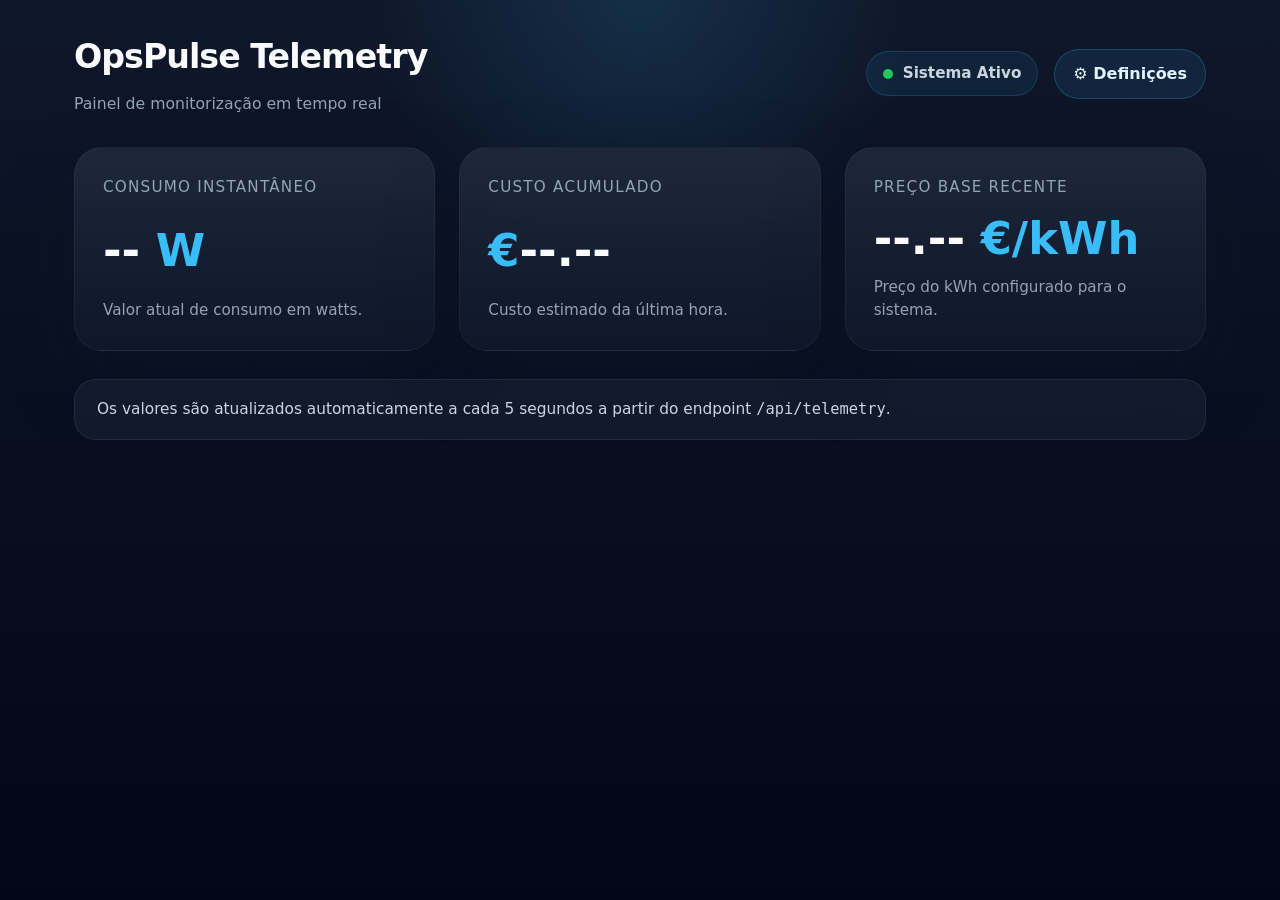
==== frontend/index.html @ 47a8f931 "180520261903" ====
<!DOCTYPE html>
<html lang="pt">
<head>
  <meta charset="UTF-8" />
  <meta name="viewport" content="width=device-width, initial-scale=1.0" />
  <title>OpsPulse Telemetry</title>
  <style>
    :root {
      color-scheme: dark;
      font-family: Inter, system-ui, -apple-system, BlinkMacSystemFont, "Segoe UI", sans-serif;
      background: #0f172a;
      color: #f8fafc;
    }

    * {
      box-sizing: border-box;
      margin: 0;
      padding: 0;
    }

    body {
      min-height: 100vh;
      background: radial-gradient(circle at top, rgba(56, 189, 248, 0.14), transparent 25%),
        linear-gradient(180deg, #0f172a 0%, #020617 100%);
      color: #f8fafc;
      line-height: 1.5;
    }

    .page-shell {
      max-width: 1180px;
      margin: 0 auto;
      padding: 32px 24px 40px;
    }

    .topbar {
      display: flex;
      flex-wrap: wrap;
      justify-content: space-between;
      gap: 18px;
      align-items: center;
      margin-bottom: 32px;
    }

    .brand {
      display: grid;
      gap: 10px;
    }

    .brand__title {
      font-size: clamp(1.9rem, 2.6vw, 2.8rem);
      font-weight: 800;
      letter-spacing: -0.03em;
    }

    .brand__subtitle {
      color: #94a3b8;
      font-size: 0.98rem;
    }

    .brand-status {
      display: inline-flex;
      align-items: center;
      gap: 10px;
      padding: 10px 16px;
      border-radius: 999px;
      background: rgba(56, 189, 248, 0.08);
      border: 1px solid rgba(56, 189, 248, 0.18);
      color: #cbd5e1;
      font-weight: 600;
      font-size: 0.95rem;
    }

    .brand-status::before {
      content: "";
      width: 10px;
      height: 10px;
      border-radius: 50%;
      background: #22c55e;
      box-shadow: 0 0 0 0 rgba(34, 197, 94, 0.5);
      animation: pulse 1.7s ease-in-out infinite;
    }

    @keyframes pulse {
      0% {
        transform: scale(0.92);
        box-shadow: 0 0 0 0 rgba(34, 197, 94, 0.45);
      }
      70% {
        transform: scale(1);
        box-shadow: 0 0 0 10px rgba(34, 197, 94, 0);
      }
      100% {
        transform: scale(0.92);
        box-shadow: 0 0 0 0 rgba(34, 197, 94, 0);
      }
    }

    .actions {
      display: flex;
      align-items: center;
      gap: 16px;
    }

    .settings-button {
      display: inline-flex;
      align-items: center;
      justify-content: center;
      gap: 10px;
      padding: 12px 18px;
      border-radius: 999px;
      border: 1px solid rgba(56, 189, 248, 0.24);
      background: rgba(56, 189, 248, 0.1);
      color: #e0f2fe;
      text-decoration: none;
      font-weight: 700;
      transition: transform 0.2s ease, background 0.2s ease;
    }

    .settings-button:hover {
      transform: translateY(-1px);
      background: rgba(56, 189, 248, 0.18);
    }

    .dashboard-grid {
      display: grid;
      gap: 24px;
      grid-template-columns: repeat(3, minmax(0, 1fr));
      margin-top: 24px;
    }

    .card {
      padding: 28px;
      border-radius: 28px;
      background: linear-gradient(180deg, rgba(30, 41, 59, 0.94), rgba(15, 23, 42, 0.98));
      border: 1px solid rgba(148, 163, 184, 0.08);
      box-shadow: 0 30px 80px rgba(15, 23, 42, 0.22);
      min-height: 200px;
      display: flex;
      flex-direction: column;
      justify-content: space-between;
    }

    .card-title {
      color: #94a3b8;
      font-size: 0.95rem;
      letter-spacing: 0.08em;
      text-transform: uppercase;
      margin-bottom: 18px;
    }

    .card-value {
      font-size: clamp(2.4rem, 3.5vw, 4rem);
      font-weight: 800;
      color: #f8fafc;
      line-height: 1;
    }

    .card-subtext {
      color: #94a3b8;
      font-size: 0.95rem;
      margin-top: 14px;
    }

    .highlight {
      color: #38bdf8;
    }

    .note {
      margin-top: 28px;
      padding: 18px 22px;
      border-radius: 22px;
      background: rgba(148, 163, 184, 0.08);
      border: 1px solid rgba(148, 163, 184, 0.12);
      color: #cbd5e1;
      font-size: 0.96rem;
    }

    @media (max-width: 980px) {
      .dashboard-grid {
        grid-template-columns: 1fr 1fr;
      }
    }

    @media (max-width: 700px) {
      .dashboard-grid {
        grid-template-columns: 1fr;
      }

      .topbar {
        align-items: stretch;
      }

      .actions {
        justify-content: flex-start;
      }
    }
  </style>
</head>
<body>
  <main class="page-shell">
    <header class="topbar">
      <div class="brand">
        <div class="brand__title">OpsPulse Telemetry</div>
        <div class="brand__subtitle">Painel de monitorização em tempo real</div>
      </div>
      <div class="actions">
        <span class="brand-status">Sistema Ativo</span>
        <a class="settings-button" href="settings.html">⚙️ Definições</a>
      </div>
    </header>

    <section class="dashboard-grid">
      <article class="card">
        <div class="card-title">Consumo Instantâneo</div>
        <div class="card-value"><span id="currentWatts">--</span><span class="highlight"> W</span></div>
        <p class="card-subtext">Valor atual de consumo em watts.</p>
      </article>

      <article class="card">
        <div class="card-title">Custo Acumulado</div>
        <div class="card-value"><span class="highlight">€</span><span id="estimatedCost">--.--</span></div>
        <p class="card-subtext">Custo estimado da última hora.</p>
      </article>

      <article class="card">
        <div class="card-title">Preço Base Recente</div>
        <div class="card-value"><span id="kwhPrice">--.--</span><span class="highlight"> €/kWh</span></div>
        <p class="card-subtext">Preço do kWh configurado para o sistema.</p>
      </article>
    </section>

    <div class="note">
      Os valores são atualizados automaticamente a cada 5 segundos a partir do endpoint <code>/api/telemetry</code>.
    </div>
  </main>

  <script>
    const currentWattsEl = document.getElementById("currentWatts");
    const estimatedCostEl = document.getElementById("estimatedCost");
    const kwhPriceEl = document.getElementById("kwhPrice");

    async function fetchTelemetry() {
      try {
        const response = await fetch("/api/telemetry");
        if (!response.ok) {
          throw new Error("Falha na requisição de telemetria");
        }

        const data = await response.json();
        const watts = data.current_watts ?? 0;
        const cost = data.estimated_cost ?? 0;
        const price = data.kwh_price ?? 0;

        currentWattsEl.textContent = Number(watts).toLocaleString("pt-PT", {
          minimumFractionDigits: 0,
          maximumFractionDigits: 0,
        });
        estimatedCostEl.textContent = Number(cost).toLocaleString("pt-PT", {
          minimumFractionDigits: 4,
          maximumFractionDigits: 4,
        });
        kwhPriceEl.textContent = Number(price).toLocaleString("pt-PT", {
          minimumFractionDigits: 4,
          maximumFractionDigits: 4,
        });
      } catch (error) {
        console.error("Erro ao atualizar telemetria:", error);
      }
    }

    document.addEventListener("DOMContentLoaded", () => {
      fetchTelemetry();
      setInterval(fetchTelemetry, 5000);
    });
  </script>
</body>
</html>
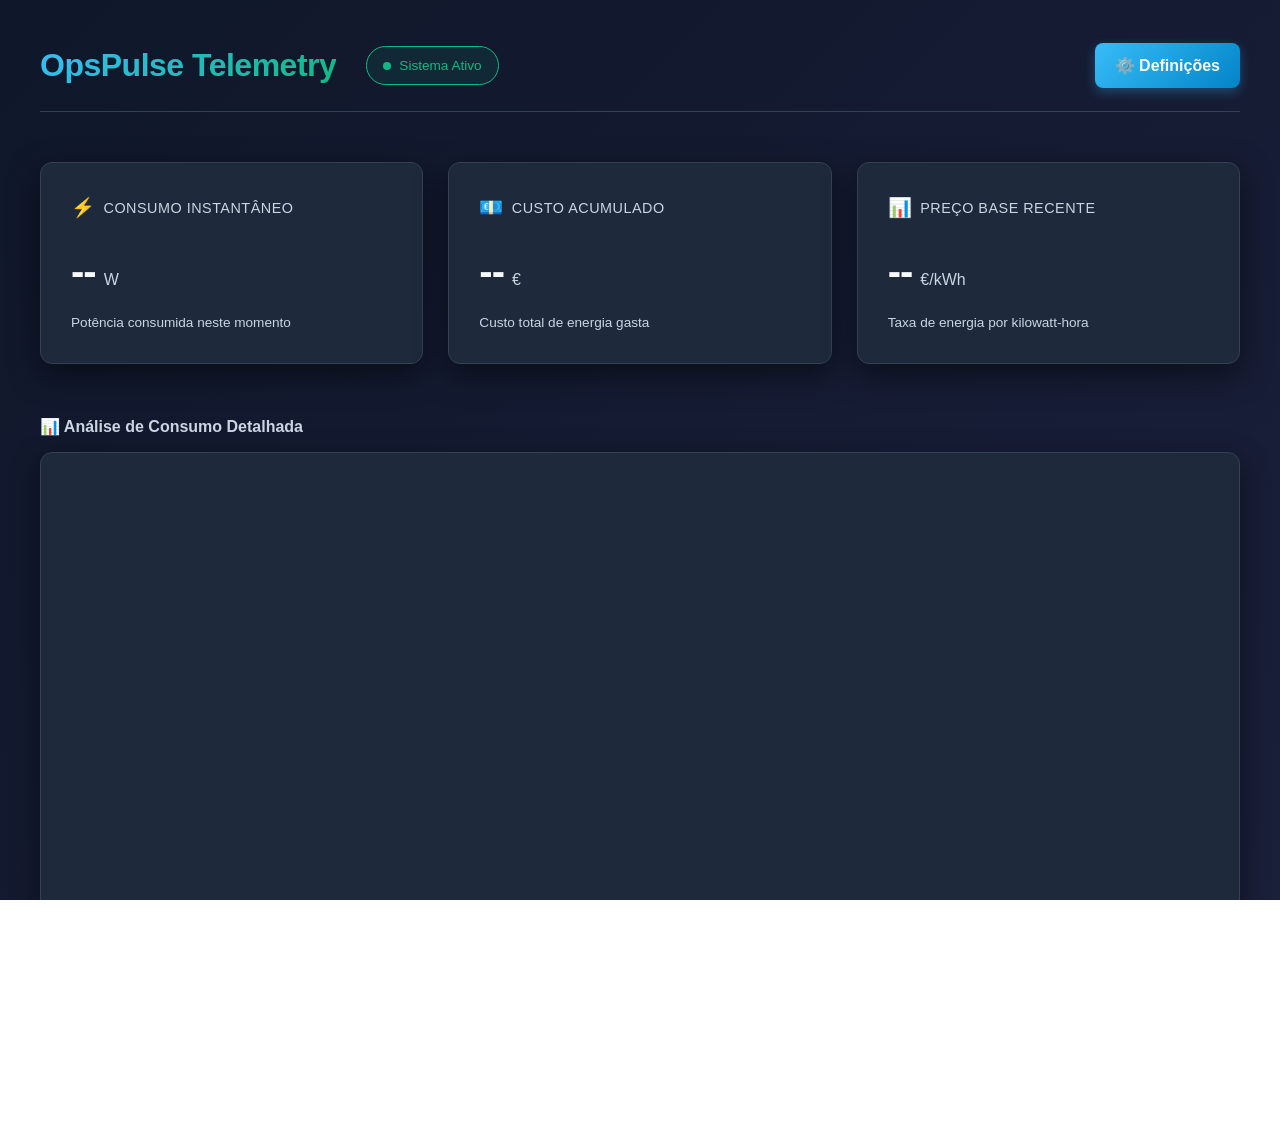
==== commit 9f509be4: "250520261402" ====
--- a/frontend/index.html
+++ b/frontend/index.html
@@ -1,277 +1,590 @@
 <!DOCTYPE html>
-<html lang="pt">
+<html lang="pt-PT">
 <head>
-  <meta charset="UTF-8" />
-  <meta name="viewport" content="width=device-width, initial-scale=1.0" />
-  <title>OpsPulse Telemetry</title>
-  <style>
-    :root {
-      color-scheme: dark;
-      font-family: Inter, system-ui, -apple-system, BlinkMacSystemFont, "Segoe UI", sans-serif;
-      background: #0f172a;
-      color: #f8fafc;
-    }
-
-    * {
-      box-sizing: border-box;
-      margin: 0;
-      padding: 0;
-    }
-
-    body {
-      min-height: 100vh;
-      background: radial-gradient(circle at top, rgba(56, 189, 248, 0.14), transparent 25%),
-        linear-gradient(180deg, #0f172a 0%, #020617 100%);
-      color: #f8fafc;
-      line-height: 1.5;
-    }
-
-    .page-shell {
-      max-width: 1180px;
-      margin: 0 auto;
-      padding: 32px 24px 40px;
-    }
-
-    .topbar {
-      display: flex;
-      flex-wrap: wrap;
-      justify-content: space-between;
-      gap: 18px;
-      align-items: center;
-      margin-bottom: 32px;
-    }
-
-    .brand {
-      display: grid;
-      gap: 10px;
-    }
-
-    .brand__title {
-      font-size: clamp(1.9rem, 2.6vw, 2.8rem);
-      font-weight: 800;
-      letter-spacing: -0.03em;
-    }
-
-    .brand__subtitle {
-      color: #94a3b8;
-      font-size: 0.98rem;
-    }
-
-    .brand-status {
-      display: inline-flex;
-      align-items: center;
-      gap: 10px;
-      padding: 10px 16px;
-      border-radius: 999px;
-      background: rgba(56, 189, 248, 0.08);
-      border: 1px solid rgba(56, 189, 248, 0.18);
-      color: #cbd5e1;
-      font-weight: 600;
-      font-size: 0.95rem;
-    }
-
-    .brand-status::before {
-      content: "";
-      width: 10px;
-      height: 10px;
-      border-radius: 50%;
-      background: #22c55e;
-      box-shadow: 0 0 0 0 rgba(34, 197, 94, 0.5);
-      animation: pulse 1.7s ease-in-out infinite;
-    }
-
-    @keyframes pulse {
-      0% {
-        transform: scale(0.92);
-        box-shadow: 0 0 0 0 rgba(34, 197, 94, 0.45);
-      }
-      70% {
-        transform: scale(1);
-        box-shadow: 0 0 0 10px rgba(34, 197, 94, 0);
-      }
-      100% {
-        transform: scale(0.92);
-        box-shadow: 0 0 0 0 rgba(34, 197, 94, 0);
-      }
-    }
-
-    .actions {
-      display: flex;
-      align-items: center;
-      gap: 16px;
-    }
-
-    .settings-button {
-      display: inline-flex;
-      align-items: center;
-      justify-content: center;
-      gap: 10px;
-      padding: 12px 18px;
-      border-radius: 999px;
-      border: 1px solid rgba(56, 189, 248, 0.24);
-      background: rgba(56, 189, 248, 0.1);
-      color: #e0f2fe;
-      text-decoration: none;
-      font-weight: 700;
-      transition: transform 0.2s ease, background 0.2s ease;
-    }
-
-    .settings-button:hover {
-      transform: translateY(-1px);
-      background: rgba(56, 189, 248, 0.18);
-    }
-
-    .dashboard-grid {
-      display: grid;
-      gap: 24px;
-      grid-template-columns: repeat(3, minmax(0, 1fr));
-      margin-top: 24px;
-    }
-
-    .card {
-      padding: 28px;
-      border-radius: 28px;
-      background: linear-gradient(180deg, rgba(30, 41, 59, 0.94), rgba(15, 23, 42, 0.98));
-      border: 1px solid rgba(148, 163, 184, 0.08);
-      box-shadow: 0 30px 80px rgba(15, 23, 42, 0.22);
-      min-height: 200px;
-      display: flex;
-      flex-direction: column;
-      justify-content: space-between;
-    }
-
-    .card-title {
-      color: #94a3b8;
-      font-size: 0.95rem;
-      letter-spacing: 0.08em;
-      text-transform: uppercase;
-      margin-bottom: 18px;
-    }
-
-    .card-value {
-      font-size: clamp(2.4rem, 3.5vw, 4rem);
-      font-weight: 800;
-      color: #f8fafc;
-      line-height: 1;
-    }
-
-    .card-subtext {
-      color: #94a3b8;
-      font-size: 0.95rem;
-      margin-top: 14px;
-    }
-
-    .highlight {
-      color: #38bdf8;
-    }
-
-    .note {
-      margin-top: 28px;
-      padding: 18px 22px;
-      border-radius: 22px;
-      background: rgba(148, 163, 184, 0.08);
-      border: 1px solid rgba(148, 163, 184, 0.12);
-      color: #cbd5e1;
-      font-size: 0.96rem;
-    }
-
-    @media (max-width: 980px) {
-      .dashboard-grid {
-        grid-template-columns: 1fr 1fr;
-      }
-    }
-
-    @media (max-width: 700px) {
-      .dashboard-grid {
-        grid-template-columns: 1fr;
-      }
-
-      .topbar {
-        align-items: stretch;
-      }
-
-      .actions {
-        justify-content: flex-start;
-      }
-    }
-  </style>
+    <meta charset="UTF-8">
+    <meta name="viewport" content="width=device-width, initial-scale=1.0">
+    <meta http-equiv="X-UA-Compatible" content="ie=edge">
+    <title>OpsPulse Telemetry Dashboard</title>
+    <style>
+        /* Reset e variáveis CSS */
+        :root {
+            --bg-primary: #0f172a;
+            --bg-secondary: #1e293b;
+            --bg-tertiary: #334155;
+            --text-primary: #f8fafc;
+            --text-secondary: #cbd5e1;
+            --accent-blue: #38bdf8;
+            --accent-green: #10b981;
+            --accent-red: #ef4444;
+            --border-color: #334155;
+            --shadow: 0 10px 30px rgba(0, 0, 0, 0.5);
+            --transition: all 0.3s ease;
+        }
+
+        * {
+            margin: 0;
+            padding: 0;
+            box-sizing: border-box;
+        }
+
+        html, body {
+            width: 100%;
+            height: 100%;
+            background: linear-gradient(135deg, var(--bg-primary) 0%, #1a1f3a 100%);
+            color: var(--text-primary);
+            font-family: -apple-system, BlinkMacSystemFont, 'Segoe UI', 'Roboto', 'Oxygen', 'Ubuntu', 'Cantarell', 'Fira Sans', 'Droid Sans', 'Helvetica Neue', sans-serif;
+            line-height: 1.6;
+            overflow-x: hidden;
+        }
+
+        /* Layout principal */
+        body {
+            display: flex;
+            flex-direction: column;
+            padding: 20px;
+            min-height: 100vh;
+        }
+
+        .container {
+            max-width: 1200px;
+            margin: 0 auto;
+            width: 100%;
+        }
+
+        /* Header */
+        header {
+            display: flex;
+            justify-content: space-between;
+            align-items: center;
+            margin-bottom: 50px;
+            padding: 20px 0;
+            border-bottom: 1px solid var(--border-color);
+            animation: slideDown 0.6s ease-out;
+        }
+
+        @keyframes slideDown {
+            from {
+                opacity: 0;
+                transform: translateY(-20px);
+            }
+            to {
+                opacity: 1;
+                transform: translateY(0);
+            }
+        }
+
+        .header-content {
+            display: flex;
+            align-items: center;
+            gap: 30px;
+        }
+
+        .header-title {
+            font-size: 2rem;
+            font-weight: 700;
+            background: linear-gradient(135deg, var(--accent-blue), var(--accent-green));
+            -webkit-background-clip: text;
+            -webkit-text-fill-color: transparent;
+            background-clip: text;
+            letter-spacing: -0.5px;
+        }
+
+        .status-badge {
+            display: flex;
+            align-items: center;
+            gap: 8px;
+            padding: 8px 16px;
+            background: rgba(16, 185, 129, 0.1);
+            border: 1px solid var(--accent-green);
+            border-radius: 20px;
+            font-size: 0.85rem;
+            font-weight: 500;
+            color: var(--accent-green);
+        }
+
+        .status-indicator {
+            width: 8px;
+            height: 8px;
+            background: var(--accent-green);
+            border-radius: 50%;
+            animation: pulse 2s infinite;
+        }
+
+        @keyframes pulse {
+            0%, 100% {
+                opacity: 1;
+                transform: scale(1);
+            }
+            50% {
+                opacity: 0.6;
+                transform: scale(1.2);
+            }
+        }
+
+        .settings-btn {
+            padding: 10px 20px;
+            background: linear-gradient(135deg, var(--accent-blue), #0284c7);
+            border: none;
+            border-radius: 8px;
+            color: var(--text-primary);
+            font-size: 1rem;
+            font-weight: 600;
+            cursor: pointer;
+            transition: var(--transition);
+            box-shadow: 0 4px 12px rgba(56, 189, 248, 0.3);
+            text-decoration: none;
+            display: inline-block;
+        }
+
+        .settings-btn:hover {
+            transform: translateY(-2px);
+            box-shadow: 0 6px 20px rgba(56, 189, 248, 0.4);
+            background: linear-gradient(135deg, #0284c7, var(--accent-blue));
+        }
+
+        .settings-btn:active {
+            transform: translateY(0);
+        }
+
+        /* Main content */
+        main {
+            flex: 1;
+            animation: fadeIn 0.8s ease-out 0.2s both;
+        }
+
+        @keyframes fadeIn {
+            from {
+                opacity: 0;
+                transform: translateY(10px);
+            }
+            to {
+                opacity: 1;
+                transform: translateY(0);
+            }
+        }
+
+        /* Grid de telemetria */
+        .telemetry-grid {
+            display: grid;
+            grid-template-columns: repeat(auto-fit, minmax(300px, 1fr));
+            gap: 25px;
+            margin-bottom: 50px;
+        }
+
+        .telemetry-card {
+            background: var(--bg-secondary);
+            border: 1px solid var(--border-color);
+            border-radius: 12px;
+            padding: 30px;
+            transition: var(--transition);
+            box-shadow: var(--shadow);
+            position: relative;
+            overflow: hidden;
+            display: flex;
+            flex-direction: column;
+            justify-content: center;
+            min-height: 200px;
+        }
+
+        /* Efeito de fundo animado */
+        .telemetry-card::before {
+            content: '';
+            position: absolute;
+            top: 0;
+            left: 0;
+            right: 0;
+            bottom: 0;
+            background: linear-gradient(135deg, transparent 0%, rgba(56, 189, 248, 0.05) 100%);
+            pointer-events: none;
+            opacity: 0;
+            transition: opacity 0.3s ease;
+        }
+
+        .telemetry-card:hover {
+            border-color: var(--accent-blue);
+            transform: translateY(-5px);
+            box-shadow: 0 15px 40px rgba(56, 189, 248, 0.2);
+        }
+
+        .telemetry-card:hover::before {
+            opacity: 1;
+        }
+
+        .card-label {
+            font-size: 0.9rem;
+            color: var(--text-secondary);
+            font-weight: 500;
+            text-transform: uppercase;
+            letter-spacing: 0.5px;
+            margin-bottom: 15px;
+            display: flex;
+            align-items: center;
+            gap: 8px;
+        }
+
+        .card-icon {
+            font-size: 1.2rem;
+        }
+
+        .card-value-container {
+            display: flex;
+            align-items: baseline;
+            gap: 8px;
+            margin-bottom: 10px;
+        }
+
+        .card-value {
+            font-size: 2.5rem;
+            font-weight: 700;
+            color: var(--text-primary);
+            letter-spacing: -1px;
+            font-variant-numeric: tabular-nums;
+        }
+
+        .card-unit {
+            font-size: 1rem;
+            color: var(--text-secondary);
+            font-weight: 500;
+        }
+
+        .card-subtext {
+            font-size: 0.85rem;
+            color: var(--text-secondary);
+            line-height: 1.5;
+        }
+
+        /* Cores específicas para cada cartão */
+        .card-power .card-icon {
+            color: var(--accent-blue);
+        }
+
+        .card-power:hover {
+            border-color: var(--accent-blue);
+        }
+
+        .card-cost .card-icon {
+            color: var(--accent-green);
+        }
+
+        .card-cost:hover {
+            border-color: var(--accent-green);
+        }
+
+        .card-price .card-icon {
+            color: #fbbf24;
+        }
+
+        .card-price:hover {
+            border-color: #fbbf24;
+        }
+
+        /* Loading state */
+        .card-value.loading {
+            color: var(--text-secondary);
+            font-size: 1.5rem;
+            animation: pulse 1.5s infinite;
+        }
+
+        /* Footer */
+        footer {
+            text-align: center;
+            padding: 20px;
+            border-top: 1px solid var(--border-color);
+            color: var(--text-secondary);
+            font-size: 0.85rem;
+        }
+
+        /* Responsividade */
+        @media (max-width: 768px) {
+            header {
+                flex-direction: column;
+                gap: 15px;
+                text-align: center;
+                margin-bottom: 30px;
+            }
+
+            .header-content {
+                flex-direction: column;
+                width: 100%;
+                gap: 15px;
+            }
+
+            .header-title {
+                font-size: 1.5rem;
+            }
+
+            .telemetry-grid {
+                grid-template-columns: 1fr;
+                gap: 20px;
+            }
+
+            .card-value {
+                font-size: 2rem;
+            }
+
+            .settings-btn {
+                width: 100%;
+            }
+
+            body {
+                padding: 15px;
+            }
+        }
+
+        @media (max-width: 480px) {
+            .container {
+                padding: 0;
+            }
+
+            .header-title {
+                font-size: 1.25rem;
+            }
+
+            .telemetry-card {
+                padding: 20px;
+                min-height: 160px;
+            }
+
+            .card-value {
+                font-size: 1.75rem;
+            }
+
+            .card-label {
+                font-size: 0.8rem;
+            }
+        }
+
+        /* Acessibilidade */
+        button:focus-visible,
+        a:focus-visible {
+            outline: 2px solid var(--accent-blue);
+            outline-offset: 2px;
+        }
+
+        .telemetry-card:focus-visible {
+            outline: 2px solid var(--accent-blue);
+            outline-offset: 2px;
+        }
+
+        /* Utilidade para elementos escondidos */
+        .hidden {
+            display: none;
+        }
+
+        /* Grafana embed styles */
+        .grafana-section {
+            margin-top: 28px;
+        }
+
+        .grafana-title {
+            font-size: 1rem;
+            color: var(--text-secondary);
+            margin-bottom: 12px;
+            font-weight: 600;
+            display: flex;
+            align-items: center;
+            gap: 8px;
+        }
+
+        .grafana-container {
+            width: 100%;
+            border-radius: 12px;
+            overflow: hidden;
+            border: 1px solid var(--border-color);
+            box-shadow: 0 10px 30px rgba(0,0,0,0.45);
+            background: var(--bg-secondary);
+        }
+
+        .grafana-container iframe {
+            display: block;
+            width: 100%;
+            height: 600px;
+            border: 0;
+            border-radius: 12px;
+            background: transparent;
+        }
+    </style>
 </head>
 <body>
-  <main class="page-shell">
-    <header class="topbar">
-      <div class="brand">
-        <div class="brand__title">OpsPulse Telemetry</div>
-        <div class="brand__subtitle">Painel de monitorização em tempo real</div>
-      </div>
-      <div class="actions">
-        <span class="brand-status">Sistema Ativo</span>
-        <a class="settings-button" href="settings.html">⚙️ Definições</a>
-      </div>
-    </header>
-
-    <section class="dashboard-grid">
-      <article class="card">
-        <div class="card-title">Consumo Instantâneo</div>
-        <div class="card-value"><span id="currentWatts">--</span><span class="highlight"> W</span></div>
-        <p class="card-subtext">Valor atual de consumo em watts.</p>
-      </article>
-
-      <article class="card">
-        <div class="card-title">Custo Acumulado</div>
-        <div class="card-value"><span class="highlight">€</span><span id="estimatedCost">--.--</span></div>
-        <p class="card-subtext">Custo estimado da última hora.</p>
-      </article>
-
-      <article class="card">
-        <div class="card-title">Preço Base Recente</div>
-        <div class="card-value"><span id="kwhPrice">--.--</span><span class="highlight"> €/kWh</span></div>
-        <p class="card-subtext">Preço do kWh configurado para o sistema.</p>
-      </article>
-    </section>
-
-    <div class="note">
-      Os valores são atualizados automaticamente a cada 5 segundos a partir do endpoint <code>/api/telemetry</code>.
+    <div class="container">
+        <!-- Header -->
+        <header>
+            <div class="header-content">
+                <h1 class="header-title">OpsPulse Telemetry</h1>
+                <div class="status-badge">
+                    <span class="status-indicator"></span>
+                    Sistema Ativo
+                </div>
+            </div>
+            <a href="settings.html" class="settings-btn">⚙️ Definições</a>
+        </header>
+
+        <!-- Main content -->
+        <main>
+            <!-- Grid de Telemetria -->
+            <section class="telemetry-grid">
+                <!-- Card 1: Consumo Instantâneo -->
+                <div class="telemetry-card card-power">
+                    <div class="card-label">
+                        <span class="card-icon">⚡</span>
+                        Consumo Instantâneo
+                    </div>
+                    <div class="card-value-container">
+                        <div class="card-value" id="power-value">-- </div>
+                        <div class="card-unit">W</div>
+                    </div>
+                    <div class="card-subtext">Potência consumida neste momento</div>
+                </div>
+
+                <!-- Card 2: Custo Acumulado -->
+                <div class="telemetry-card card-cost">
+                    <div class="card-label">
+                        <span class="card-icon">💶</span>
+                        Custo Acumulado
+                    </div>
+                    <div class="card-value-container">
+                        <div class="card-value" id="cost-value">-- </div>
+                        <div class="card-unit">€</div>
+                    </div>
+                    <div class="card-subtext">Custo total de energia gasta</div>
+                </div>
+
+                <!-- Card 3: Preço Base Recente -->
+                <div class="telemetry-card card-price">
+                    <div class="card-label">
+                        <span class="card-icon">📊</span>
+                        Preço Base Recente
+                    </div>
+                    <div class="card-value-container">
+                        <div class="card-value" id="price-value">-- </div>
+                        <div class="card-unit">€/kWh</div>
+                    </div>
+                    <div class="card-subtext">Taxa de energia por kilowatt-hora</div>
+                </div>
+            </section>
+            
+            <!-- Grafana embed -->
+            <section class="grafana-section">
+                <div class="grafana-title">📊 Análise de Consumo Detalhada</div>
+                <div class="grafana-container">
+                    <!-- Atualize o src com o link de partilha do seu painel Grafana quando disponível -->
+                    <iframe id="grafana-iframe" src="http://127.0.0.1:3000" loading="lazy" title="Grafana Dashboard"></iframe>
+                </div>
+            </section>
+        </main>
+
+        <!-- Footer -->
+        <footer>
+            <p>&copy; 2026 OpsPulse. Dashboard de Telemetria em Tempo Real.</p>
+        </footer>
     </div>
-  </main>
-
-  <script>
-    const currentWattsEl = document.getElementById("currentWatts");
-    const estimatedCostEl = document.getElementById("estimatedCost");
-    const kwhPriceEl = document.getElementById("kwhPrice");
-
-    async function fetchTelemetry() {
-      try {
-        const response = await fetch("/api/telemetry");
-        if (!response.ok) {
-          throw new Error("Falha na requisição de telemetria");
-        }
-
-        const data = await response.json();
-        const watts = data.current_watts ?? 0;
-        const cost = data.estimated_cost ?? 0;
-        const price = data.kwh_price ?? 0;
-
-        currentWattsEl.textContent = Number(watts).toLocaleString("pt-PT", {
-          minimumFractionDigits: 0,
-          maximumFractionDigits: 0,
-        });
-        estimatedCostEl.textContent = Number(cost).toLocaleString("pt-PT", {
-          minimumFractionDigits: 4,
-          maximumFractionDigits: 4,
-        });
-        kwhPriceEl.textContent = Number(price).toLocaleString("pt-PT", {
-          minimumFractionDigits: 4,
-          maximumFractionDigits: 4,
-        });
-      } catch (error) {
-        console.error("Erro ao atualizar telemetria:", error);
-      }
-    }
-
-    document.addEventListener("DOMContentLoaded", () => {
-      fetchTelemetry();
-      setInterval(fetchTelemetry, 5000);
-    });
-  </script>
+
+    <!-- Script de atualização automática -->
+    <script>
+        /**
+         * Formata um número em formato monetário EUR com 4 casas decimais
+         * @param {number} value - Valor a formatar
+         * @returns {string} Valor formatado
+         */
+        function formatCurrency(value) {
+            return new Intl.NumberFormat('pt-PT', {
+                minimumFractionDigits: 4,
+                maximumFractionDigits: 4
+            }).format(value);
+        }
+
+        /**
+         * Formata um número com separador de milhares
+         * @param {number} value - Valor a formatar
+         * @returns {string} Valor formatado
+         */
+        function formatNumber(value) {
+            return new Intl.NumberFormat('pt-PT', {
+                minimumFractionDigits: 0,
+                maximumFractionDigits: 2
+            }).format(value);
+        }
+
+        /**
+         * Busca dados de telemetria do endpoint da API
+         * @async
+         * @returns {Promise<void>}
+         */
+        async function fetchTelemetryData() {
+            try {
+                // Fazer pedido GET para o endpoint de telemetria
+                const response = await fetch('/api/telemetry');
+
+                // Verificar se a resposta é bem-sucedida
+                if (!response.ok) {
+                    throw new Error(`HTTP error! status: ${response.status}`);
+                }
+
+                // Parse do JSON de resposta
+                const data = await response.json();
+
+                // Extrair valores do JSON
+                const currentWatts = data.current_watts || 0;
+                const estimatedCost = data.estimated_cost || 0;
+                const kwhPrice = data.kwh_price || 0;
+
+                // Injetar valores nos elementos do DOM
+                updateTelemetryDisplay(currentWatts, estimatedCost, kwhPrice);
+
+            } catch (error) {
+                console.error('Erro ao buscar dados de telemetria:', error);
+                // Manter os valores existentes em caso de erro
+                // (não atualizar a UI)
+            }
+        }
+
+        /**
+         * Atualiza a UI com os valores de telemetria
+         * @param {number} watts - Potência em Watts
+         * @param {number} cost - Custo em Euros
+         * @param {number} price - Preço em €/kWh
+         */
+        function updateTelemetryDisplay(watts, cost, price) {
+            // Atualizar consumo instantâneo (Watts)
+            const powerElement = document.getElementById('power-value');
+            if (powerElement) {
+                powerElement.textContent = formatNumber(watts);
+                powerElement.classList.remove('loading');
+            }
+
+            // Atualizar custo acumulado (Euros com 4 casas decimais)
+            const costElement = document.getElementById('cost-value');
+            if (costElement) {
+                costElement.textContent = formatCurrency(cost);
+                costElement.classList.remove('loading');
+            }
+
+            // Atualizar preço base (€/kWh)
+            const priceElement = document.getElementById('price-value');
+            if (priceElement) {
+                priceElement.textContent = formatNumber(price);
+                priceElement.classList.remove('loading');
+            }
+        }
+
+        /**
+         * Inicia o carregamento automático de dados
+         */
+        function initTelemetryUpdates() {
+            // Buscar dados imediatamente quando o DOM estiver carregado
+            fetchTelemetryData();
+
+            // Repetir o pedido a cada 5 segundos (5000 ms)
+            setInterval(fetchTelemetryData, 5000);
+        }
+
+        // Executar quando o DOM estiver completamente carregado
+        if (document.readyState === 'loading') {
+            document.addEventListener('DOMContentLoaded', initTelemetryUpdates);
+        } else {
+            // DOM já está carregado (em caso de script carregado no final do body)
+            initTelemetryUpdates();
+        }
+    </script>
 </body>
 </html>
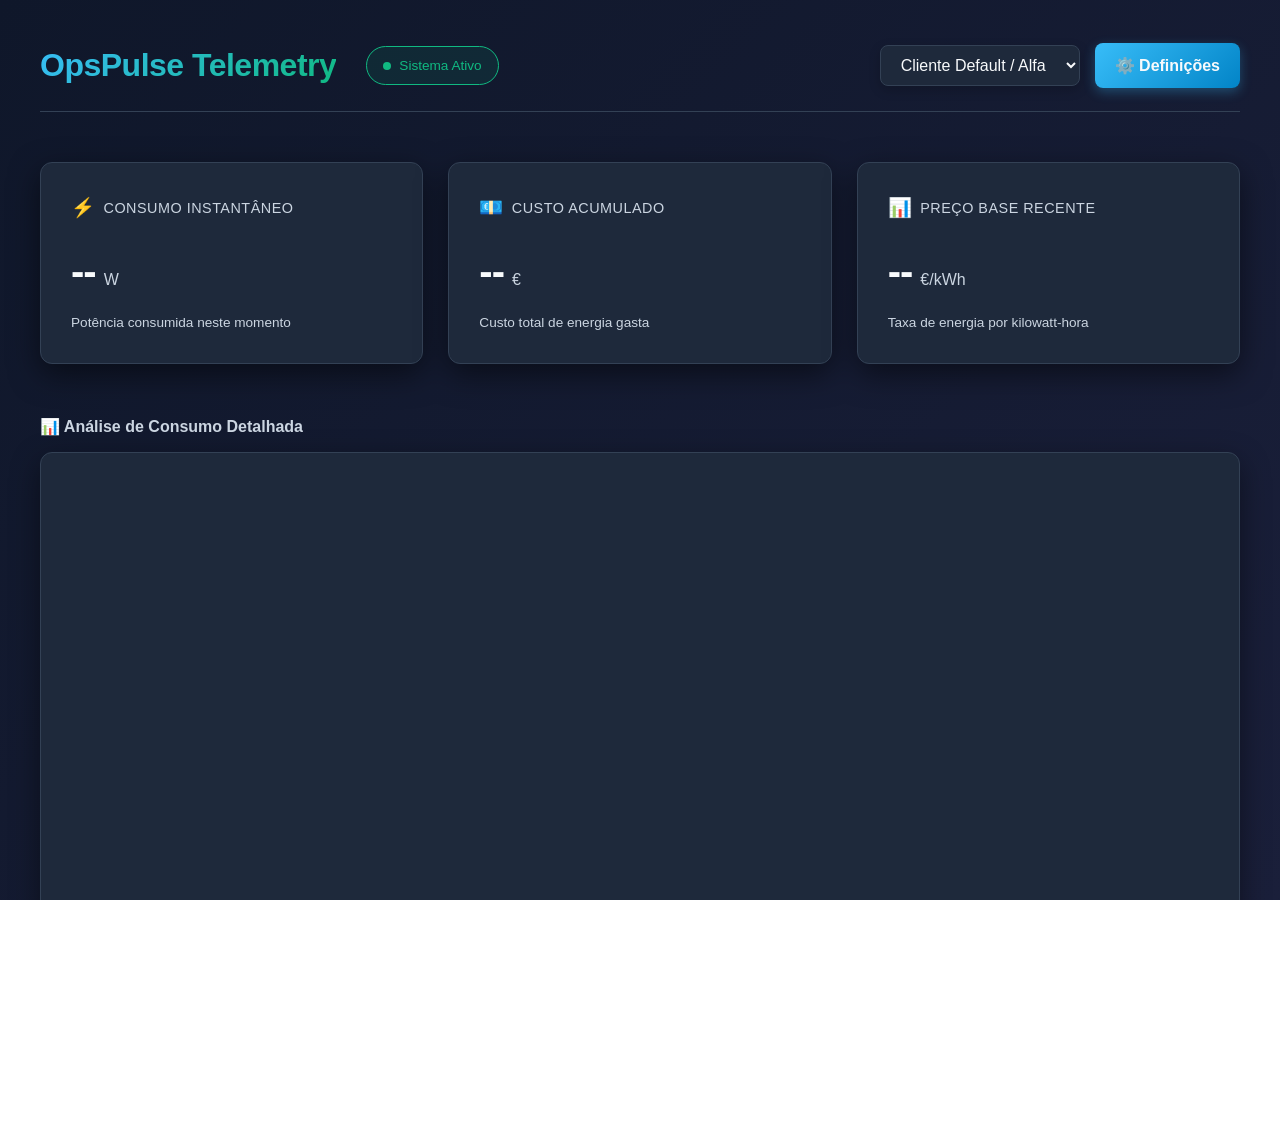
==== commit 5e02b1ac: "250520261456" ====
--- a/frontend/index.html
+++ b/frontend/index.html
@@ -146,6 +146,43 @@
             transform: translateY(0);
         }
 
+        /* Client selector */
+        .client-select {
+            padding: 10px 16px;
+            background: var(--bg-secondary);
+            border: 1px solid var(--border-color);
+            border-radius: 8px;
+            color: var(--text-primary);
+            font-size: 1rem;
+            font-weight: 500;
+            cursor: pointer;
+            transition: var(--transition);
+            box-shadow: 0 4px 12px rgba(0, 0, 0, 0.2);
+            font-family: inherit;
+        }
+
+        .client-select:hover {
+            border-color: var(--accent-blue);
+            box-shadow: 0 4px 12px rgba(56, 189, 248, 0.2);
+        }
+
+        .client-select:focus {
+            outline: none;
+            border-color: var(--accent-blue);
+            box-shadow: 0 0 0 3px rgba(56, 189, 248, 0.1), 0 4px 12px rgba(56, 189, 248, 0.2);
+        }
+
+        .client-select option {
+            background: var(--bg-secondary);
+            color: var(--text-primary);
+        }
+
+        .header-controls {
+            display: flex;
+            gap: 15px;
+            align-items: center;
+        }
+
         /* Main content */
         main {
             flex: 1;
@@ -323,6 +360,15 @@
             }
 
             .settings-btn {
+                width: 100%;
+            }
+
+            .header-controls {
+                flex-direction: column;
+                width: 100%;
+            }
+
+            .client-select {
                 width: 100%;
             }
 
@@ -416,7 +462,13 @@
                     Sistema Ativo
                 </div>
             </div>
-            <a href="settings.html" class="settings-btn">⚙️ Definições</a>
+            <div class="header-controls">
+                <select id="client-select" class="client-select">
+                    <option value="1">Cliente Default / Alfa</option>
+                    <option value="2">Cliente Beta</option>
+                </select>
+                <a href="settings.html" class="settings-btn">⚙️ Definições</a>
+            </div>
         </header>
 
         <!-- Main content -->
@@ -512,8 +564,12 @@
          */
         async function fetchTelemetryData() {
             try {
-                // Fazer pedido GET para o endpoint de telemetria
-                const response = await fetch('/api/telemetry');
+                // Obter o ID do cliente selecionado
+                const clientSelect = document.getElementById('client-select');
+                const selectedClientId = clientSelect ? clientSelect.value : '1';
+
+                // Fazer pedido GET para o endpoint de telemetria com client_id
+                const response = await fetch(`/api/telemetry?client_id=${selectedClientId}`);
 
                 // Verificar se a resposta é bem-sucedida
                 if (!response.ok) {
@@ -568,14 +624,63 @@
         }
 
         /**
+         * Carrega a lista de clientes da API e popula o dropdown
+         * @async
+         * @returns {Promise<void>}
+         */
+        async function loadClients() {
+            try {
+                const response = await fetch('/api/clients');
+                if (!response.ok) {
+                    throw new Error(`HTTP error! status: ${response.status}`);
+                }
+
+                const clients = await response.json();
+                const clientSelect = document.getElementById('client-select');
+
+                if (!clientSelect || !clients || clients.length === 0) {
+                    console.error('Erro ao carregar clientes ou select não encontrado');
+                    return;
+                }
+
+                // Limpar opções antigas
+                clientSelect.innerHTML = '';
+
+                // Adicionar novas opções dinamicamente
+                clients.forEach(client => {
+                    const option = document.createElement('option');
+                    option.value = client.id;
+                    option.textContent = client.name;
+                    clientSelect.appendChild(option);
+                });
+
+                // Garantir que a primeira opção está selecionada
+                if (clientSelect.options.length > 0) {
+                    clientSelect.selectedIndex = 0;
+                }
+            } catch (error) {
+                console.error('Erro ao carregar clientes:', error);
+            }
+        }
+
+        /**
          * Inicia o carregamento automático de dados
          */
         function initTelemetryUpdates() {
-            // Buscar dados imediatamente quando o DOM estiver carregado
-            fetchTelemetryData();
-
-            // Repetir o pedido a cada 5 segundos (5000 ms)
-            setInterval(fetchTelemetryData, 5000);
+            // Primeiro, carregar a lista de clientes
+            loadClients().then(() => {
+                // Depois, buscar dados de telemetria imediatamente quando o DOM estiver carregado
+                fetchTelemetryData();
+
+                // Repetir o pedido a cada 5 segundos (5000 ms)
+                setInterval(fetchTelemetryData, 5000);
+
+                // Adicionar evento change ao seletor de clientes para atualizar imediatamente
+                const clientSelect = document.getElementById('client-select');
+                if (clientSelect) {
+                    clientSelect.addEventListener('change', fetchTelemetryData);
+                }
+            });
         }
 
         // Executar quando o DOM estiver completamente carregado
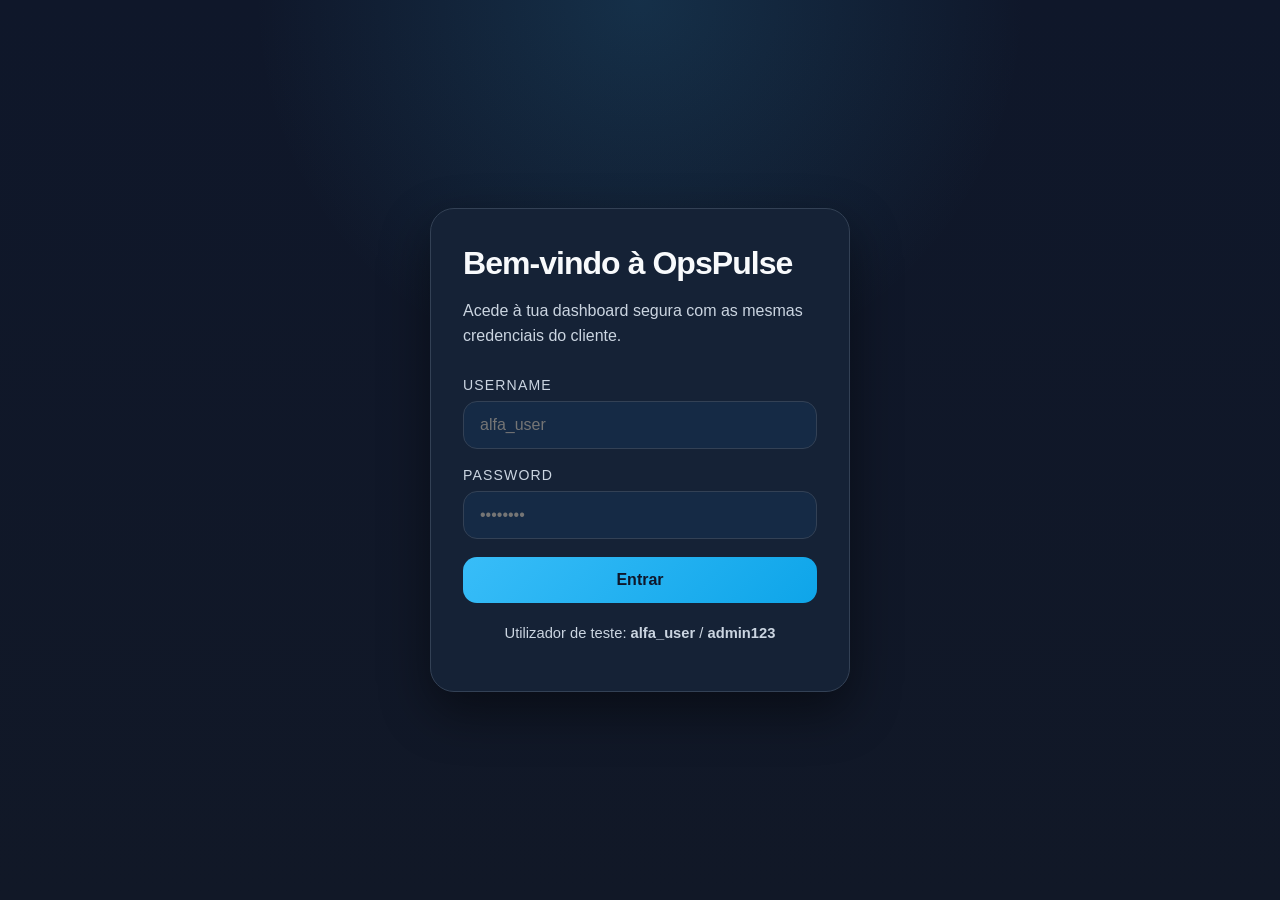
==== commit fbbd36fe: "270620261334" ====
--- a/frontend/index.html
+++ b/frontend/index.html
@@ -5,6 +5,11 @@
     <meta name="viewport" content="width=device-width, initial-scale=1.0">
     <meta http-equiv="X-UA-Compatible" content="ie=edge">
     <title>OpsPulse Telemetry Dashboard</title>
+    <script>
+        if (!localStorage.getItem('client_id')) {
+            window.location.href = 'login.html';
+        }
+    </script>
     <style>
         /* Reset e variáveis CSS */
         :root {
@@ -463,11 +468,9 @@
                 </div>
             </div>
             <div class="header-controls">
-                <select id="client-select" class="client-select">
-                    <option value="1">Cliente Default / Alfa</option>
-                    <option value="2">Cliente Beta</option>
-                </select>
+                <div class="user-badge">Olá, <span id="user-name">Utilizador</span></div>
                 <a href="settings.html" class="settings-btn">⚙️ Definições</a>
+                <button id="logout-btn" class="settings-btn" style="background: #ef4444;">Sair</button>
             </div>
         </header>
 
@@ -533,11 +536,6 @@
 
     <!-- Script de atualização automática -->
     <script>
-        /**
-         * Formata um número em formato monetário EUR com 4 casas decimais
-         * @param {number} value - Valor a formatar
-         * @returns {string} Valor formatado
-         */
         function formatCurrency(value) {
             return new Intl.NumberFormat('pt-PT', {
                 minimumFractionDigits: 4,
@@ -545,11 +543,6 @@
             }).format(value);
         }
 
-        /**
-         * Formata um número com separador de milhares
-         * @param {number} value - Valor a formatar
-         * @returns {string} Valor formatado
-         */
         function formatNumber(value) {
             return new Intl.NumberFormat('pt-PT', {
                 minimumFractionDigits: 0,
@@ -557,65 +550,70 @@
             }).format(value);
         }
 
-        /**
-         * Busca dados de telemetria do endpoint da API
-         * @async
-         * @returns {Promise<void>}
-         */
+        function getCurrentClientId() {
+            return localStorage.getItem('client_id');
+        }
+
+        function updateLoggedUser() {
+            const userName = localStorage.getItem('username') || 'Utilizador';
+            const userNameElement = document.getElementById('user-name');
+            if (userNameElement) {
+                userNameElement.textContent = userName;
+            }
+        }
+
+        function updateGrafanaIframe() {
+            const grafanaIframe = document.getElementById('grafana-iframe');
+            if (!grafanaIframe) {
+                console.error('Iframe do Grafana não encontrado');
+                return;
+            }
+
+            const clientId = getCurrentClientId();
+            if (!clientId) {
+                console.error('client_id não encontrado no localStorage');
+                return;
+            }
+
+            const baseUrl = 'http://localhost:3000/d-solo/adjmrmv/monitorizacao-de-energia?orgId=1&from=1779854671179&to=1779876271179&timezone=browser&panelId=panel-6';
+            const separator = baseUrl.includes('?') ? '&' : '?';
+            const newSrc = `${baseUrl}${separator}var-client_id=${clientId}`;
+            console.log('A carregar Grafana para o cliente:', clientId, '->', newSrc);
+            grafanaIframe.src = newSrc;
+        }
+
         async function fetchTelemetryData() {
             try {
-                // Obter o ID do cliente selecionado
-                const clientSelect = document.getElementById('client-select');
-                const selectedClientId = clientSelect ? clientSelect.value : '1';
-
-                // Fazer pedido GET para o endpoint de telemetria com client_id
-                const response = await fetch(`/api/telemetry?client_id=${selectedClientId}`);
-
-                // Verificar se a resposta é bem-sucedida
+                const clientId = getCurrentClientId();
+                const response = await fetch(`/api/telemetry?client_id=${clientId}`);
                 if (!response.ok) {
                     throw new Error(`HTTP error! status: ${response.status}`);
                 }
-
-                // Parse do JSON de resposta
                 const data = await response.json();
 
-                // Extrair valores do JSON
                 const currentWatts = data.current_watts || 0;
                 const estimatedCost = data.estimated_cost || 0;
                 const kwhPrice = data.kwh_price || 0;
 
-                // Injetar valores nos elementos do DOM
                 updateTelemetryDisplay(currentWatts, estimatedCost, kwhPrice);
-
             } catch (error) {
                 console.error('Erro ao buscar dados de telemetria:', error);
-                // Manter os valores existentes em caso de erro
-                // (não atualizar a UI)
-            }
-        }
-
-        /**
-         * Atualiza a UI com os valores de telemetria
-         * @param {number} watts - Potência em Watts
-         * @param {number} cost - Custo em Euros
-         * @param {number} price - Preço em €/kWh
-         */
+            }
+        }
+
         function updateTelemetryDisplay(watts, cost, price) {
-            // Atualizar consumo instantâneo (Watts)
             const powerElement = document.getElementById('power-value');
             if (powerElement) {
                 powerElement.textContent = formatNumber(watts);
                 powerElement.classList.remove('loading');
             }
 
-            // Atualizar custo acumulado (Euros com 4 casas decimais)
             const costElement = document.getElementById('cost-value');
             if (costElement) {
                 costElement.textContent = formatCurrency(cost);
                 costElement.classList.remove('loading');
             }
 
-            // Atualizar preço base (€/kWh)
             const priceElement = document.getElementById('price-value');
             if (priceElement) {
                 priceElement.textContent = formatNumber(price);
@@ -623,71 +621,27 @@
             }
         }
 
-        /**
-         * Carrega a lista de clientes da API e popula o dropdown
-         * @async
-         * @returns {Promise<void>}
-         */
-        async function loadClients() {
-            try {
-                const response = await fetch('/api/clients');
-                if (!response.ok) {
-                    throw new Error(`HTTP error! status: ${response.status}`);
-                }
-
-                const clients = await response.json();
-                const clientSelect = document.getElementById('client-select');
-
-                if (!clientSelect || !clients || clients.length === 0) {
-                    console.error('Erro ao carregar clientes ou select não encontrado');
-                    return;
-                }
-
-                // Limpar opções antigas
-                clientSelect.innerHTML = '';
-
-                // Adicionar novas opções dinamicamente
-                clients.forEach(client => {
-                    const option = document.createElement('option');
-                    option.value = client.id;
-                    option.textContent = client.name;
-                    clientSelect.appendChild(option);
-                });
-
-                // Garantir que a primeira opção está selecionada
-                if (clientSelect.options.length > 0) {
-                    clientSelect.selectedIndex = 0;
-                }
-            } catch (error) {
-                console.error('Erro ao carregar clientes:', error);
-            }
-        }
-
-        /**
-         * Inicia o carregamento automático de dados
-         */
+        function logout() {
+            localStorage.removeItem('client_id');
+            localStorage.removeItem('username');
+            window.location.href = 'login.html';
+        }
+
         function initTelemetryUpdates() {
-            // Primeiro, carregar a lista de clientes
-            loadClients().then(() => {
-                // Depois, buscar dados de telemetria imediatamente quando o DOM estiver carregado
-                fetchTelemetryData();
-
-                // Repetir o pedido a cada 5 segundos (5000 ms)
-                setInterval(fetchTelemetryData, 5000);
-
-                // Adicionar evento change ao seletor de clientes para atualizar imediatamente
-                const clientSelect = document.getElementById('client-select');
-                if (clientSelect) {
-                    clientSelect.addEventListener('change', fetchTelemetryData);
-                }
-            });
-        }
-
-        // Executar quando o DOM estiver completamente carregado
+            updateLoggedUser();
+            updateGrafanaIframe();
+            fetchTelemetryData();
+            setInterval(fetchTelemetryData, 5000);
+
+            const logoutButton = document.getElementById('logout-btn');
+            if (logoutButton) {
+                logoutButton.addEventListener('click', logout);
+            }
+        }
+
         if (document.readyState === 'loading') {
             document.addEventListener('DOMContentLoaded', initTelemetryUpdates);
         } else {
-            // DOM já está carregado (em caso de script carregado no final do body)
             initTelemetryUpdates();
         }
     </script>
